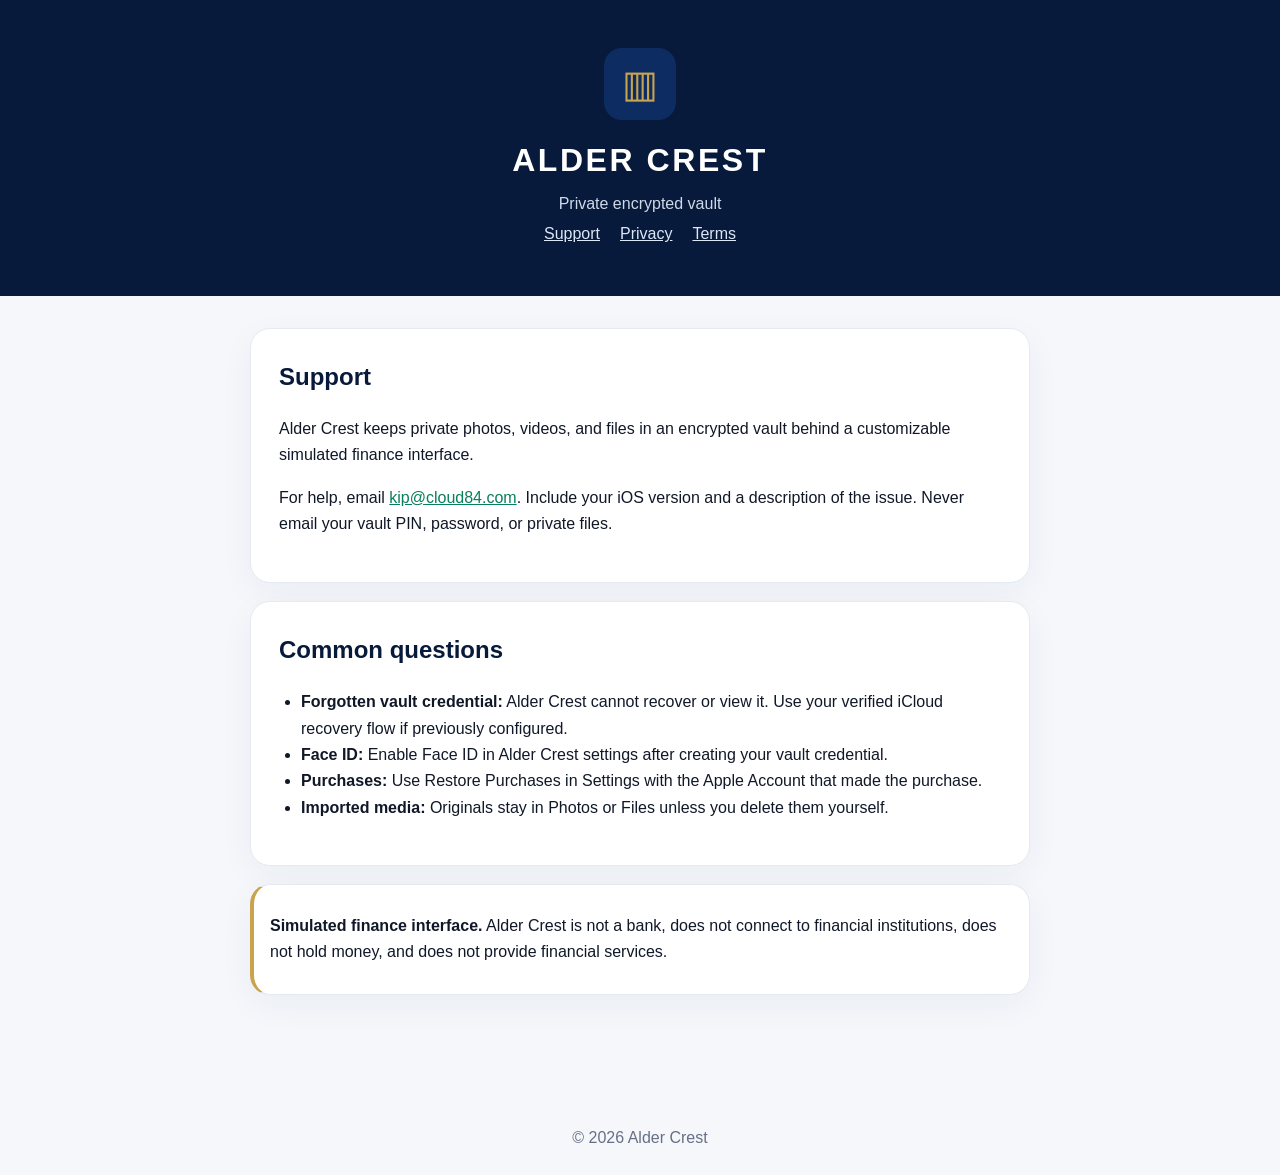
==== index.html @ eaa39b6d "Publish Alder Crest support site" ====
<!doctype html><html lang="en"><head><meta charset="utf-8"><meta name="viewport" content="width=device-width,initial-scale=1"><title>Alder Crest Support</title><link rel="stylesheet" href="styles.css"></head><body><header><div class="mark">▥</div><h1>ALDER CREST</h1><p>Private encrypted vault</p><nav><a href="index.html">Support</a><a href="privacy.html">Privacy</a><a href="terms.html">Terms</a></nav></header><main><section class="card"><h2>Support</h2><p>Alder Crest keeps private photos, videos, and files in an encrypted vault behind a customizable simulated finance interface.</p><p>For help, email <a href="mailto:kip@cloud84.com">kip@cloud84.com</a>. Include your iOS version and a description of the issue. Never email your vault PIN, password, or private files.</p></section><section class="card"><h2>Common questions</h2><ul><li><strong>Forgotten vault credential:</strong> Alder Crest cannot recover or view it. Use your verified iCloud recovery flow if previously configured.</li><li><strong>Face ID:</strong> Enable Face ID in Alder Crest settings after creating your vault credential.</li><li><strong>Purchases:</strong> Use Restore Purchases in Settings with the Apple Account that made the purchase.</li><li><strong>Imported media:</strong> Originals stay in Photos or Files unless you delete them yourself.</li></ul></section><section class="card notice"><strong>Simulated finance interface.</strong> Alder Crest is not a bank, does not connect to financial institutions, does not hold money, and does not provide financial services.</section></main><footer>© 2026 Alder Crest</footer></body></html>
---- styles.css ----
:root{color-scheme:light;--navy:#071a3b;--gold:#c9a34e;--mint:#12b981;--ink:#101828;--muted:#667085;--paper:#f5f7fb}*{box-sizing:border-box}body{margin:0;font:16px/1.65 -apple-system,BlinkMacSystemFont,"Segoe UI",sans-serif;color:var(--ink);background:var(--paper)}header{background:var(--navy);color:#fff;padding:48px 24px;text-align:center}.mark{display:inline-grid;place-items:center;width:72px;height:72px;border-radius:18px;background:#0d2c61;color:var(--gold);font-size:38px}h1{margin:14px 0 0;letter-spacing:.08em}header p{margin:4px 0;color:#d0d9e8}main{max-width:820px;margin:32px auto;padding:0 20px 56px}.card{background:#fff;border:1px solid #e5eaf2;border-radius:20px;padding:28px;margin:18px 0;box-shadow:0 10px 35px #15284d0c}h2{color:var(--navy);margin-top:0}a{color:#087f5b}nav a{color:#dbe6f7;margin:0 10px}footer{text-align:center;color:var(--muted);padding:24px}.notice{border-left:4px solid var(--gold);padding-left:16px}ul{padding-left:22px}@media(max-width:600px){header{padding:34px 18px}.card{padding:22px}}
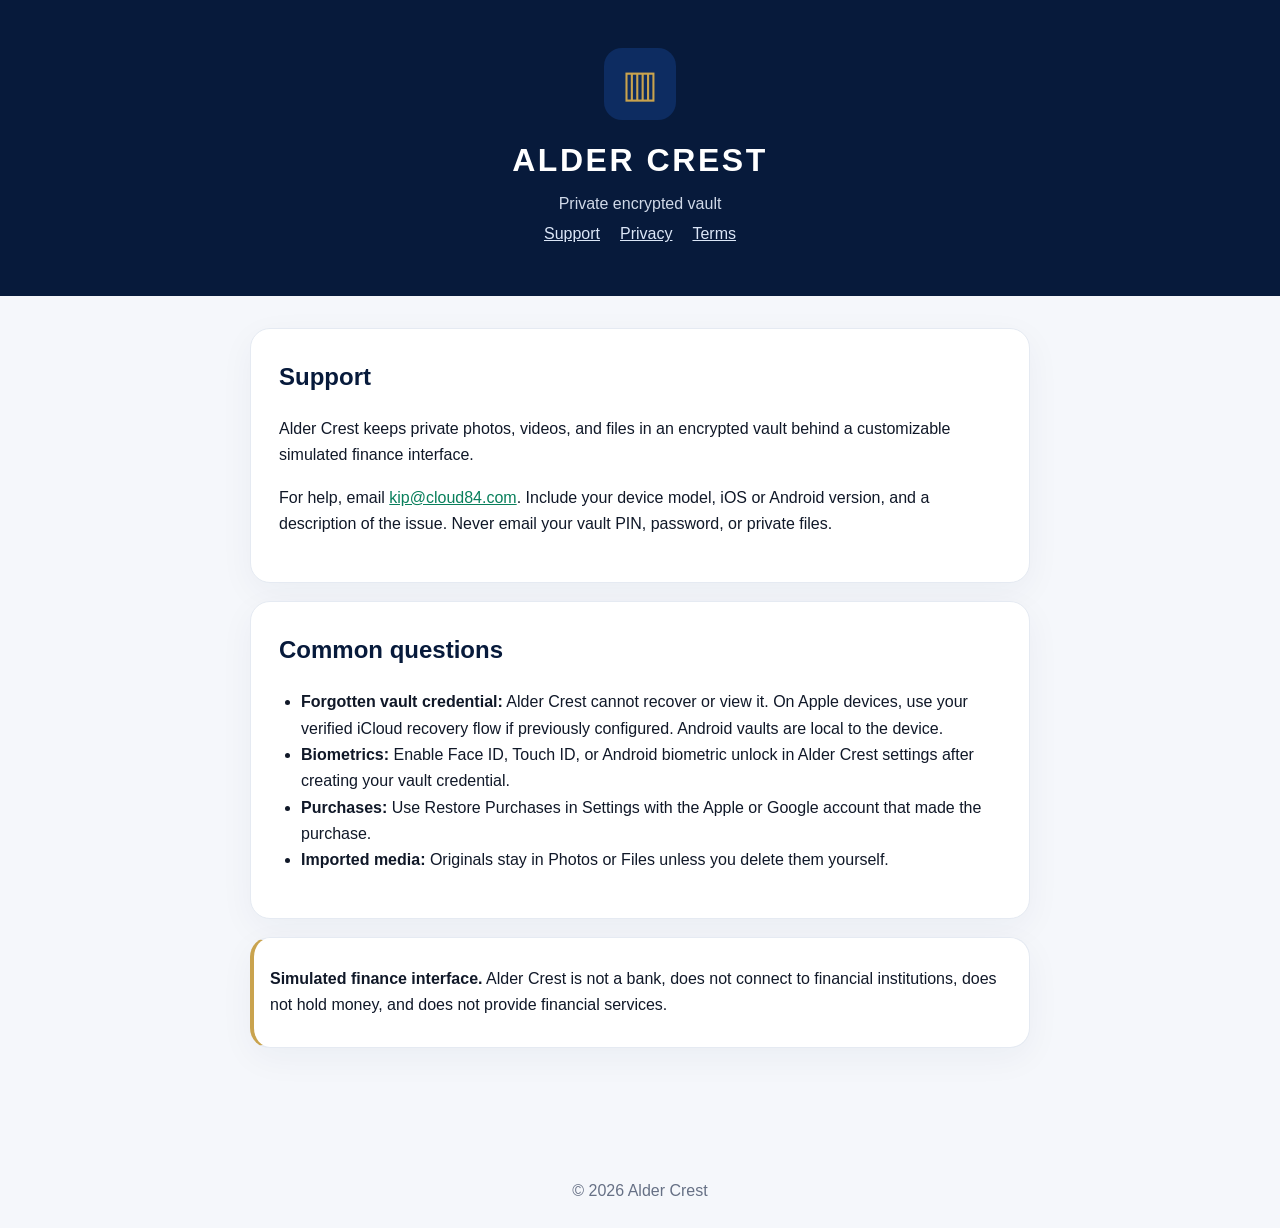
==== commit 57cd4c99: "Add Android support and privacy details" ====
--- a/index.html
+++ b/index.html
@@ -1 +1 @@
-<!doctype html><html lang="en"><head><meta charset="utf-8"><meta name="viewport" content="width=device-width,initial-scale=1"><title>Alder Crest Support</title><link rel="stylesheet" href="styles.css"></head><body><header><div class="mark">▥</div><h1>ALDER CREST</h1><p>Private encrypted vault</p><nav><a href="index.html">Support</a><a href="privacy.html">Privacy</a><a href="terms.html">Terms</a></nav></header><main><section class="card"><h2>Support</h2><p>Alder Crest keeps private photos, videos, and files in an encrypted vault behind a customizable simulated finance interface.</p><p>For help, email <a href="mailto:kip@cloud84.com">kip@cloud84.com</a>. Include your iOS version and a description of the issue. Never email your vault PIN, password, or private files.</p></section><section class="card"><h2>Common questions</h2><ul><li><strong>Forgotten vault credential:</strong> Alder Crest cannot recover or view it. Use your verified iCloud recovery flow if previously configured.</li><li><strong>Face ID:</strong> Enable Face ID in Alder Crest settings after creating your vault credential.</li><li><strong>Purchases:</strong> Use Restore Purchases in Settings with the Apple Account that made the purchase.</li><li><strong>Imported media:</strong> Originals stay in Photos or Files unless you delete them yourself.</li></ul></section><section class="card notice"><strong>Simulated finance interface.</strong> Alder Crest is not a bank, does not connect to financial institutions, does not hold money, and does not provide financial services.</section></main><footer>© 2026 Alder Crest</footer></body></html>
+<!doctype html><html lang="en"><head><meta charset="utf-8"><meta name="viewport" content="width=device-width,initial-scale=1"><title>Alder Crest Support</title><link rel="stylesheet" href="styles.css"></head><body><header><div class="mark">▥</div><h1>ALDER CREST</h1><p>Private encrypted vault</p><nav><a href="index.html">Support</a><a href="privacy.html">Privacy</a><a href="terms.html">Terms</a></nav></header><main><section class="card"><h2>Support</h2><p>Alder Crest keeps private photos, videos, and files in an encrypted vault behind a customizable simulated finance interface.</p><p>For help, email <a href="mailto:kip@cloud84.com">kip@cloud84.com</a>. Include your device model, iOS or Android version, and a description of the issue. Never email your vault PIN, password, or private files.</p></section><section class="card"><h2>Common questions</h2><ul><li><strong>Forgotten vault credential:</strong> Alder Crest cannot recover or view it. On Apple devices, use your verified iCloud recovery flow if previously configured. Android vaults are local to the device.</li><li><strong>Biometrics:</strong> Enable Face ID, Touch ID, or Android biometric unlock in Alder Crest settings after creating your vault credential.</li><li><strong>Purchases:</strong> Use Restore Purchases in Settings with the Apple or Google account that made the purchase.</li><li><strong>Imported media:</strong> Originals stay in Photos or Files unless you delete them yourself.</li></ul></section><section class="card notice"><strong>Simulated finance interface.</strong> Alder Crest is not a bank, does not connect to financial institutions, does not hold money, and does not provide financial services.</section></main><footer>© 2026 Alder Crest</footer></body></html>
